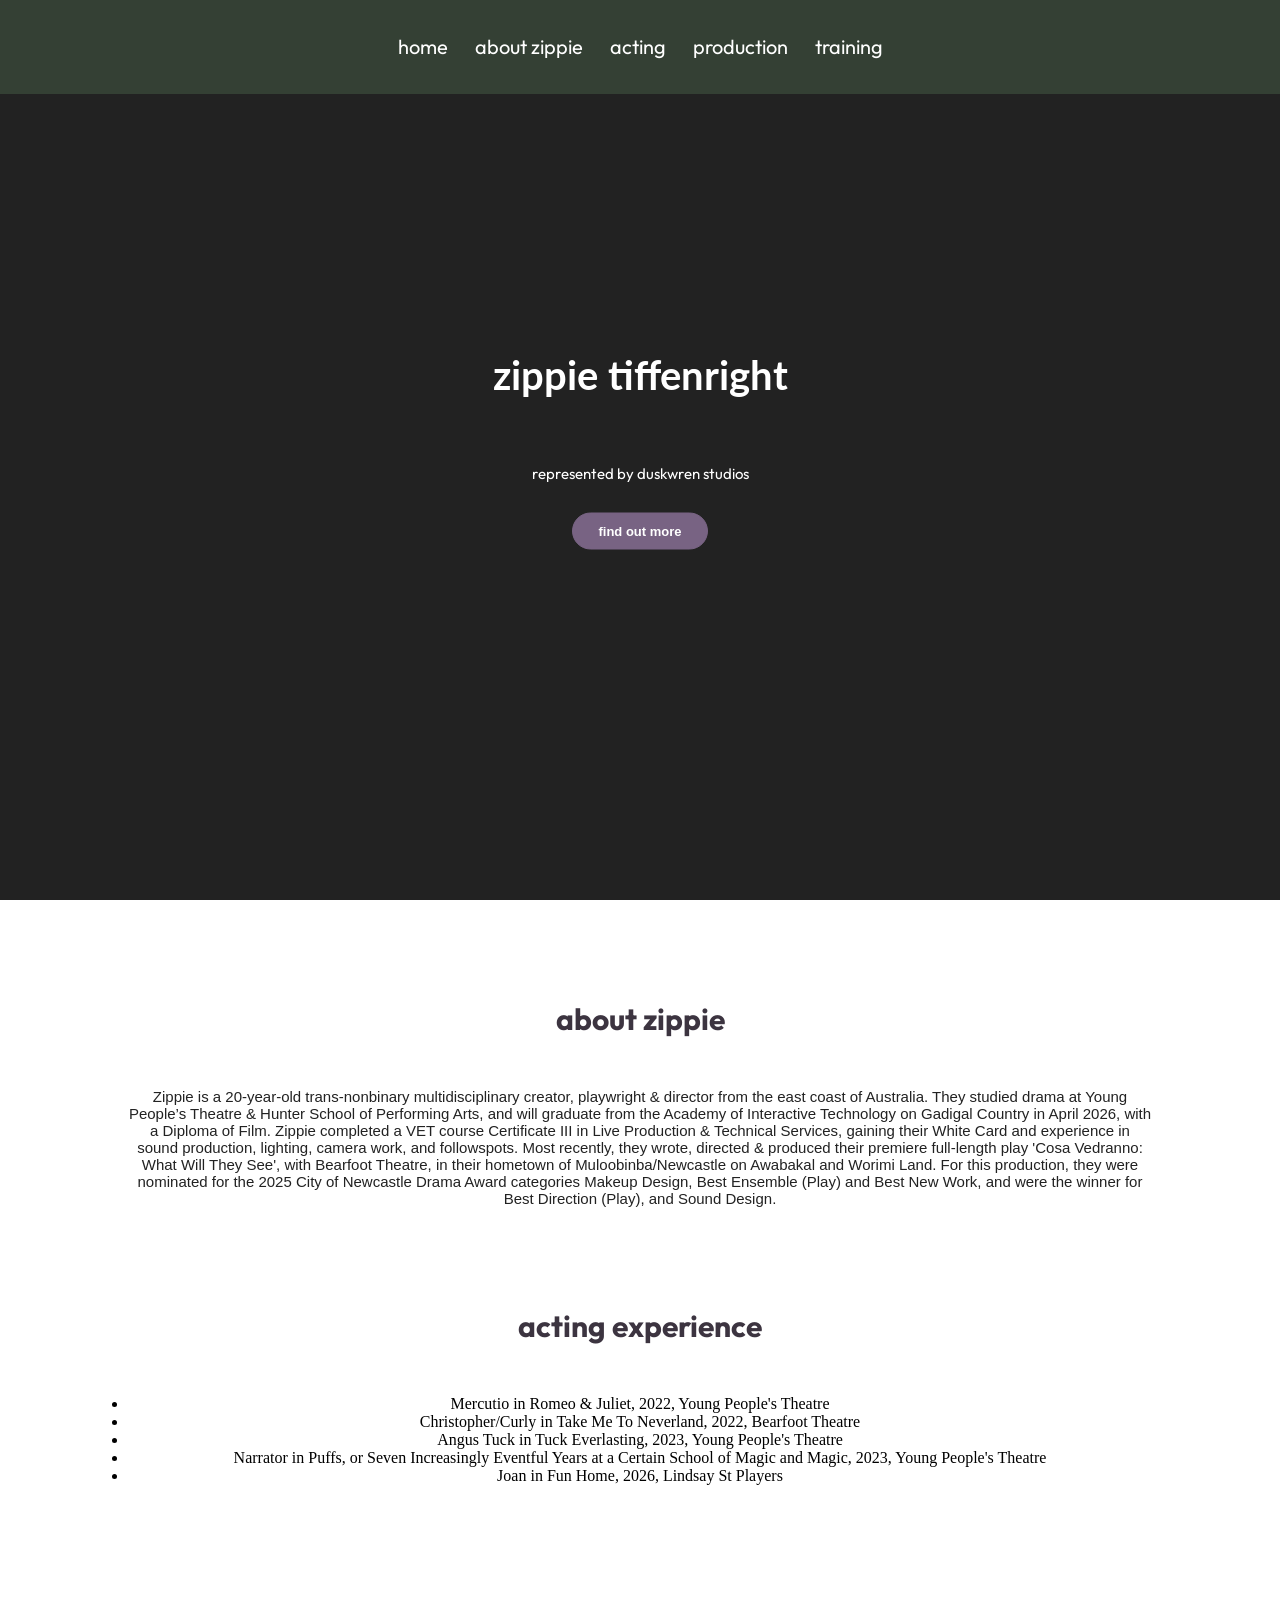
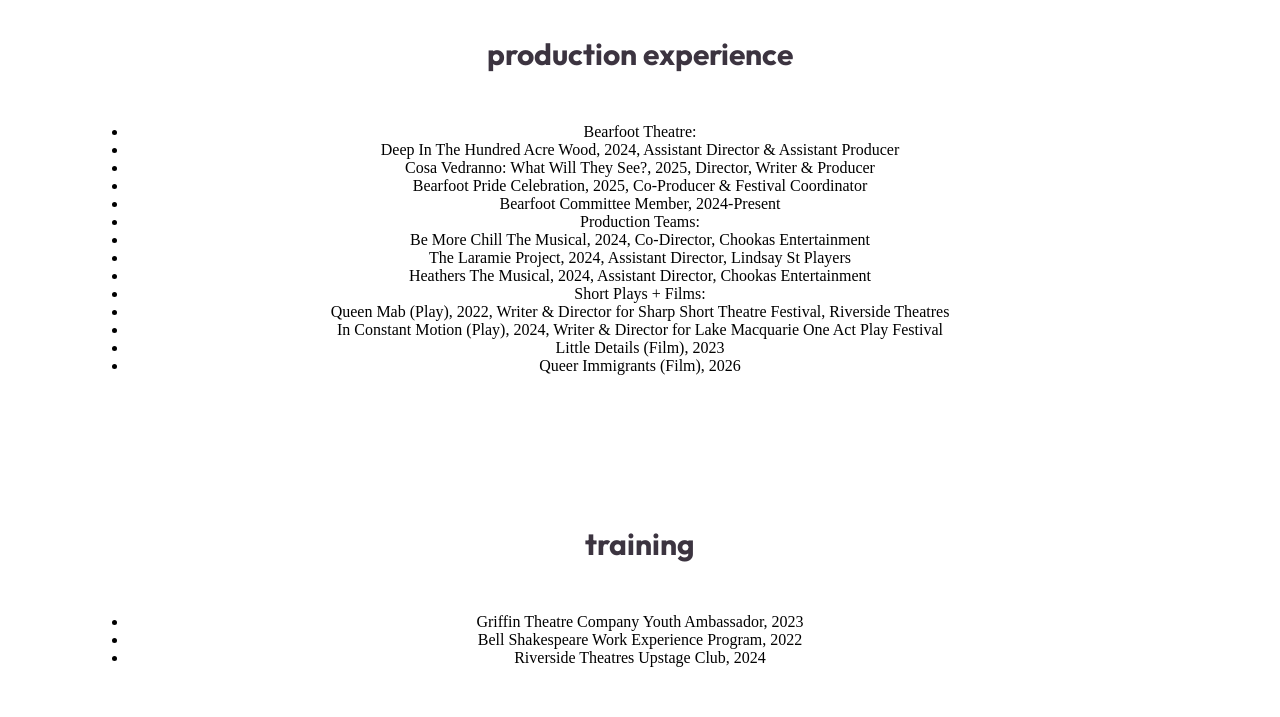
==== index.html @ 00c2fe2f "3" ====
<!DOCTYPE html>
<html>
    <head>
        <meta name="viewport" content="with=device-width, initial-scale=1.0">
        <title>Zippie TIffenright - Represented by Duskwren Studios</title>
        <link rel="stylesheet" href="style.css">
        <link rel="preconnect" href="https://fonts.googleapis.com">
        <link rel="preconnect" href="https://fonts.gstatic.com" crossorigin>
        <link href="https://fonts.googleapis.com/css2?family=Lato:ital,wght@0,100;0,300;0,400;0,700;0,900;1,100;1,300;1,400;1,700;1,900&family=Montserrat:ital,wght@0,100..900;1,100..900&family=Outfit:wght@100..900&display=swap" rel="stylesheet">
    </head>
    <body>
        <section class="header">
            <nav>
                <div class="nav-links">
                    <ul>
                        <li><a href="">home</a></li>
                        <li><a href="">about zippie</a></li>
                        <li><a href="">acting</a></li>
                        <li><a href="">production</a></li>
                        <li><a href="">training</a></li>
                    </ul>
                </div>
            </nav>
                <div class="text-box">
                    <h1>zippie tiffenright</h1>
                    <p>represented by duskwren studios</p>
                    <a href="" class="hero-btn">find out more</a>
                </div>
        </section>

<!----- about zippie ----->

<section class="about">
    <h1>about zippie</h1>
    <p>Zippie is a 20-year-old trans-nonbinary multidisciplinary creator, playwright & 
director from the east coast of Australia. They studied drama at Young People’s 
Theatre & Hunter School of Performing Arts, and will graduate from the Academy of 
Interactive Technology on Gadigal Country in April 2026, with a Diploma of Film. 
Zippie completed a VET course Certificate III in Live Production & Technical Services, 
gaining their White Card and experience in sound production, lighting, camera work, and followspots. 
Most recently, they wrote, directed & produced their premiere full-length play 'Cosa Vedranno: What Will 
They See', with Bearfoot Theatre, in their hometown of Muloobinba/Newcastle on Awabakal and Worimi 
Land. For this production, they were nominated for the 2025 City of Newcastle Drama Award categories 
Makeup Design, Best Ensemble (Play) and Best New Work, and were the winner for Best Direction 
(Play), and Sound Design.</p>
</section>

<!----- acting ----->

<section class="acting">
    <h1>acting experience</h1>
    <p> <ul>
        <li> Mercutio in Romeo & Juliet, 2022, Young People's Theatre</li>
        <li> Christopher/Curly in Take Me To Neverland, 2022, Bearfoot Theatre</li>
        <li> Angus Tuck in Tuck Everlasting, 2023, Young People's Theatre</li>
        <li> Narrator in Puffs, or Seven Increasingly Eventful Years at a Certain School of Magic and Magic, 2023, Young People's Theatre</li>
        <li> Joan in Fun Home, 2026, Lindsay St Players</li>
    </ul> </p>
</section>

<!----- production ----->

<section class="production">
    <h1>production experience</h1>
    <p> <ul>
        <li> Bearfoot Theatre:</li>
        <li> Deep In The Hundred Acre Wood, 2024, Assistant Director & Assistant Producer</li>
        <li> Cosa Vedranno: What Will They See?, 2025, Director, Writer & Producer</li>
        <li> Bearfoot Pride Celebration, 2025, Co-Producer & Festival Coordinator</li>
        <li> Bearfoot Committee Member, 2024-Present</li>
        <li> Production Teams:</li>
        <li> Be More Chill The Musical, 2024, Co-Director, Chookas Entertainment</li>
        <li> The Laramie Project, 2024, Assistant Director, Lindsay St Players</li>
        <li> Heathers The Musical, 2024, Assistant Director, Chookas Entertainment</li>
        <li> Short Plays + Films:</li>
        <li> Queen Mab (Play), 2022, Writer & Director for Sharp Short Theatre Festival, Riverside Theatres</li>
        <li> In Constant Motion (Play), 2024, Writer & Director for Lake Macquarie One Act Play Festival</li>
        <li> Little Details (Film), 2023</li>
        <li> Queer Immigrants (Film), 2026</li>
    </ul> </p>
</section>

<!----- training ----->

<section class="training">
    <h1>training</h1>
    <p> <ul>
        <li> Griffin Theatre Company Youth Ambassador, 2023</li>
        <li> Bell Shakespeare Work Experience Program, 2022</li>
        <li> Riverside Theatres Upstage Club, 2024</li>
    </ul> </p>
</section>
    </body>
</html>
---- style.css ----
*{
    margin: 0;
    padding: 0;
}
.header{
    min-height: 100vh;
    width: 100%;
    background-image:linear-gradient(#222222,#222222);
    background-position: center;
    background-size: cover;
    position: relative;
}
nav{
    display: flex;
    padding: 2% 6%;
    justify-content: center;
    align-items: center;
    font-family: 'Outfit', sans-serif;
    background-color: #344034;
}
.nav-links ul li{
    list-style: none;
    display: inline-block;
    padding: 8px 12px;
    position: relative;
    align-items: center;
}
.nav-links ul li a{
    color: #ffffff;
    text-decoration:none;
    font-size: 20px;
}
.nav-links ul li::after{
    content: '';
    width: 0%;
    height: 2px;
    background: #ffffff;
    display: block;
    margin: auto;
    transition: 0.5s;
}
.nav-links ul li:hover::after{
    width: 100%;
}
.text-box{
    width: 90%;
    color: #ffffff;
    position: absolute;
    top: 50%;
    left: 50%;
    transform: translate(-50%,-50%);
    text-align: center;
}
.text-box h1{
    font-size: 40px;
    font-family: 'Lato', sans-serif;
    color: #ffffff;
}
.text-box p{
    margin: 15px 0 30px;
    font-size: 15px;
    font-family: 'Outfit', sans-serif;
    color: #ffffff;
    background-color: #222222;
}
.hero-btn{
    display: inline-block;
    text-decoration: none;
    color: #ffffff;
    border: 1px solid #786383;
    border-radius: 25px;
    padding: 10px 25px;
    font-size: 13px;
    font-family: 'Monserrat', sans-serif;
    font-weight: bold;
    background: #786383;
    position: relative;
    cursor: pointer;
}
@media(max-width: 700px){
    .text-box h1{
        font-size: 20px;
    }
}

/*----- about -----*/

.about{
    width: 80%;
    margin: auto;
    text-align: center;
    padding-top: 100px;
}
h1{
    font-size: 30px;
    font-family: 'Outfit', sans-serif;
    color: #3c3440;
}
p{
    font-size: 15px;
    font-family: 'Monserrat', sans-serif;
    color: #222222;
    padding-top: 50px
}

/*----- acting -----*/

.acting{
    width: 80%;
    margin: auto;
    text-align: center;
    padding-top: 100px;
}
h1{
    font-size: 30px;
    font-family: 'Outfit', sans-serif;
    color: #3c3440;
}
p{
    font-size: 15px;
    font-family: 'Monserrat', sans-serif;
    color: #222222;
    padding-top: 50px
}

/*----- production -----*/

.production{
    width: 80%;
    margin: auto;
    text-align: center;
    padding-top: 100px;
}
h1{
    font-size: 30px;
    font-family: 'Outfit', sans-serif;
    color: #3c3440;
}
p{
    font-size: 15px;
    font-family: 'Monserrat', sans-serif;
    color: #222222;
    padding-top: 50px
}

/*----- training -----*/

.training{
    width: 80%;
    margin: auto;
    text-align: center;
    padding-top: 100px;
}
h1{
    font-size: 30px;
    font-family: 'Outfit', sans-serif;
    color: #3c3440;
}
p{
    font-size: 15px;
    font-family: 'Monserrat', sans-serif;
    color: #222222;
    padding-top: 50px
}
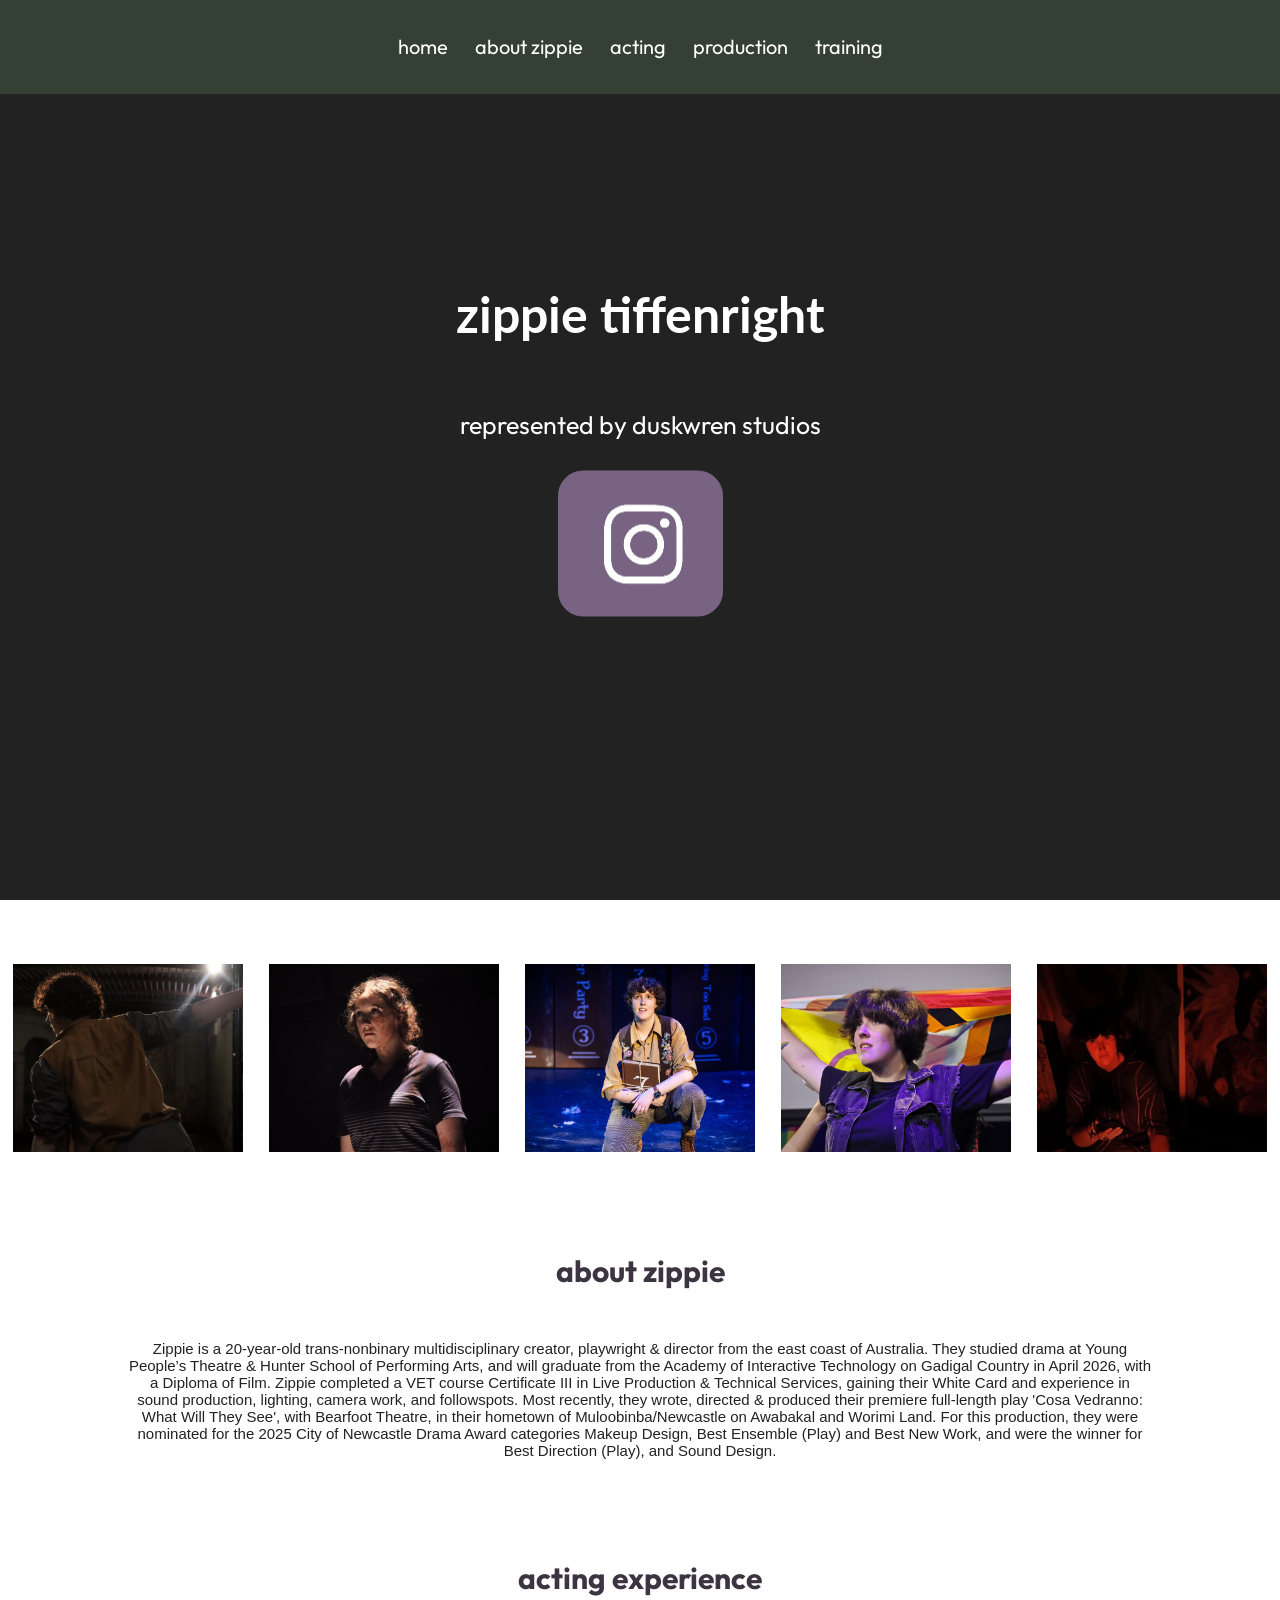
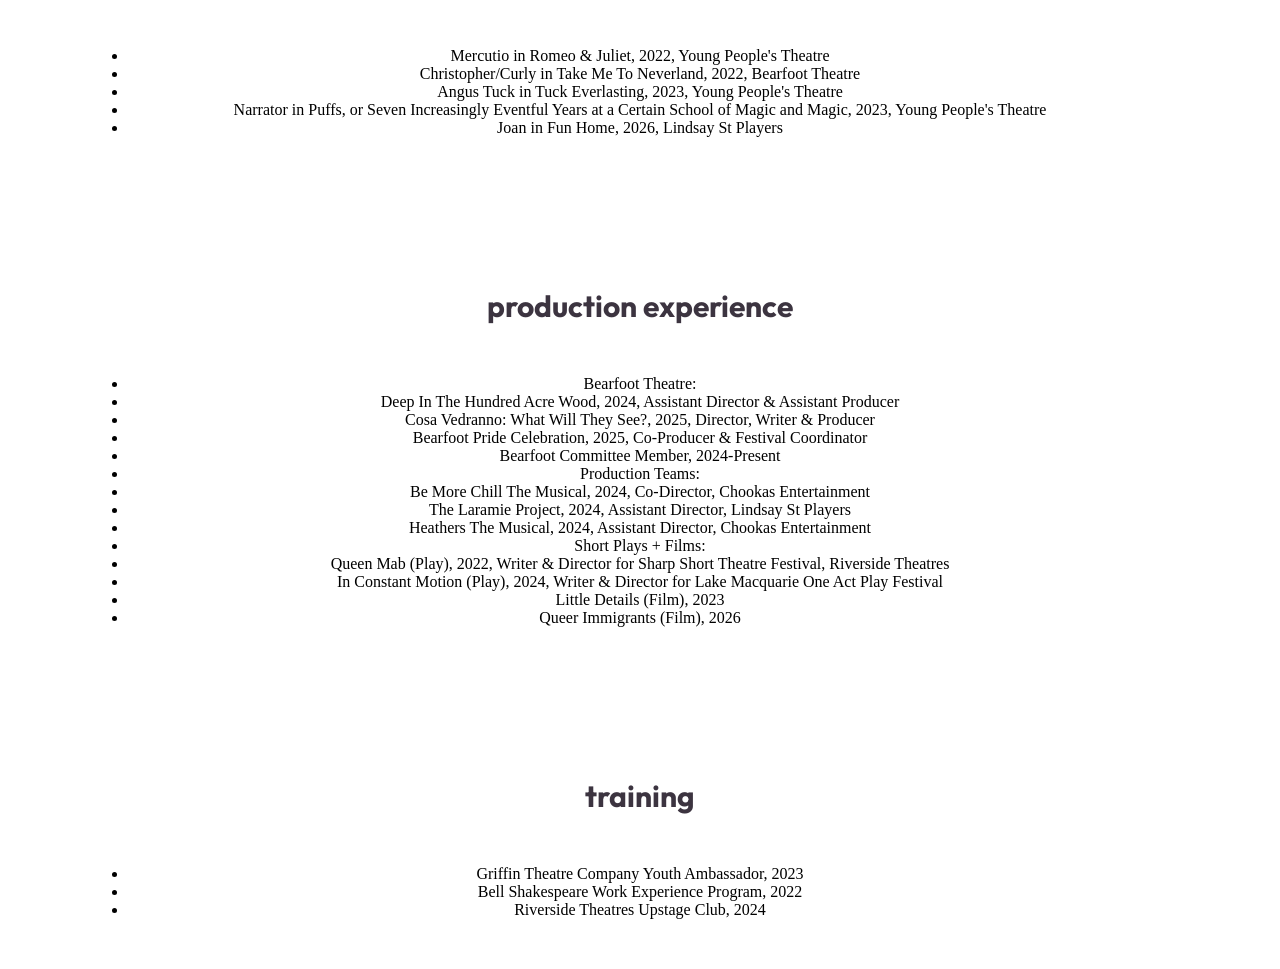
==== commit 32b94498: "19/4/26" ====
--- a/index.html
+++ b/index.html
@@ -3,7 +3,7 @@
     <head>
         <meta name="viewport" content="with=device-width, initial-scale=1.0">
         <title>Zippie TIffenright - Represented by Duskwren Studios</title>
-        <link rel="stylesheet" href="style.css">
+        <link rel="stylesheet" href="/style.css">
         <link rel="preconnect" href="https://fonts.googleapis.com">
         <link rel="preconnect" href="https://fonts.gstatic.com" crossorigin>
         <link href="https://fonts.googleapis.com/css2?family=Lato:ital,wght@0,100;0,300;0,400;0,700;0,900;1,100;1,300;1,400;1,700;1,900&family=Montserrat:ital,wght@0,100..900;1,100..900&family=Outfit:wght@100..900&display=swap" rel="stylesheet">
@@ -24,26 +24,46 @@
                 <div class="text-box">
                     <h1>zippie tiffenright</h1>
                     <p>represented by duskwren studios</p>
-                    <a href="" class="hero-btn">find out more</a>
+                    <a href="" class="hero-btn"><img src="instagramsymbol.png"></a>
                 </div>
         </section>
+    </body>
 
 <!----- about zippie ----->
 
-<section class="about">
-    <h1>about zippie</h1>
-    <p>Zippie is a 20-year-old trans-nonbinary multidisciplinary creator, playwright & 
-director from the east coast of Australia. They studied drama at Young People’s 
-Theatre & Hunter School of Performing Arts, and will graduate from the Academy of 
-Interactive Technology on Gadigal Country in April 2026, with a Diploma of Film. 
-Zippie completed a VET course Certificate III in Live Production & Technical Services, 
-gaining their White Card and experience in sound production, lighting, camera work, and followspots. 
-Most recently, they wrote, directed & produced their premiere full-length play 'Cosa Vedranno: What Will 
-They See', with Bearfoot Theatre, in their hometown of Muloobinba/Newcastle on Awabakal and Worimi 
-Land. For this production, they were nominated for the 2025 City of Newcastle Drama Award categories 
-Makeup Design, Best Ensemble (Play) and Best New Work, and were the winner for Best Direction 
-(Play), and Sound Design.</p>
-</section>
+<body>
+    <div class="aboutzippiegallery">
+        <div class="imagebox">
+            <img src="profile1.png">
+        </div>
+        <div class="imagebox">
+            <img src="profile2.png">
+        </div>
+        <div class="imagebox">
+            <img src="profile3.png">
+        </div>
+        <div class="imagebox">
+            <img src="profile4.png">
+        </div>
+        <div class="imagebox">
+            <img src="profile5.png">
+        </div>
+    </div>
+    <section class="about">
+        <h1>about zippie</h1>
+        <p>Zippie is a 20-year-old trans-nonbinary multidisciplinary creator, playwright & 
+        director from the east coast of Australia. They studied drama at Young People’s 
+        Theatre & Hunter School of Performing Arts, and will graduate from the Academy of 
+        Interactive Technology on Gadigal Country in April 2026, with a Diploma of Film. 
+        Zippie completed a VET course Certificate III in Live Production & Technical Services, 
+        gaining their White Card and experience in sound production, lighting, camera work, and followspots. 
+        Most recently, they wrote, directed & produced their premiere full-length play 'Cosa Vedranno: What Will 
+        They See', with Bearfoot Theatre, in their hometown of Muloobinba/Newcastle on Awabakal and Worimi 
+        Land. For this production, they were nominated for the 2025 City of Newcastle Drama Award categories 
+        Makeup Design, Best Ensemble (Play) and Best New Work, and were the winner for Best Direction 
+        (Play), and Sound Design.</p>
+    </section>
+</body>
 
 <!----- acting ----->
 
--- a/style.css
+++ b/style.css
@@ -52,13 +52,13 @@
     text-align: center;
 }
 .text-box h1{
-    font-size: 40px;
+    font-size: 50px;
     font-family: 'Lato', sans-serif;
     color: #ffffff;
 }
 .text-box p{
     margin: 15px 0 30px;
-    font-size: 15px;
+    font-size: 25px;
     font-family: 'Outfit', sans-serif;
     color: #ffffff;
     background-color: #222222;
@@ -84,6 +84,22 @@
 }
 
 /*----- about -----*/
+
+.aboutzippiegallery{
+    height: 75%;
+    width: 100%;
+    display: flex;
+    margin: 5% auto 0;
+    box-sizing: border-box;
+}
+.imagebox{
+    margin: 0 1%;
+}
+.imagebox img{
+    width: 100%;
+    height: 100%;
+    object-fit: cover;
+}
 
 .about{
     width: 80%;
